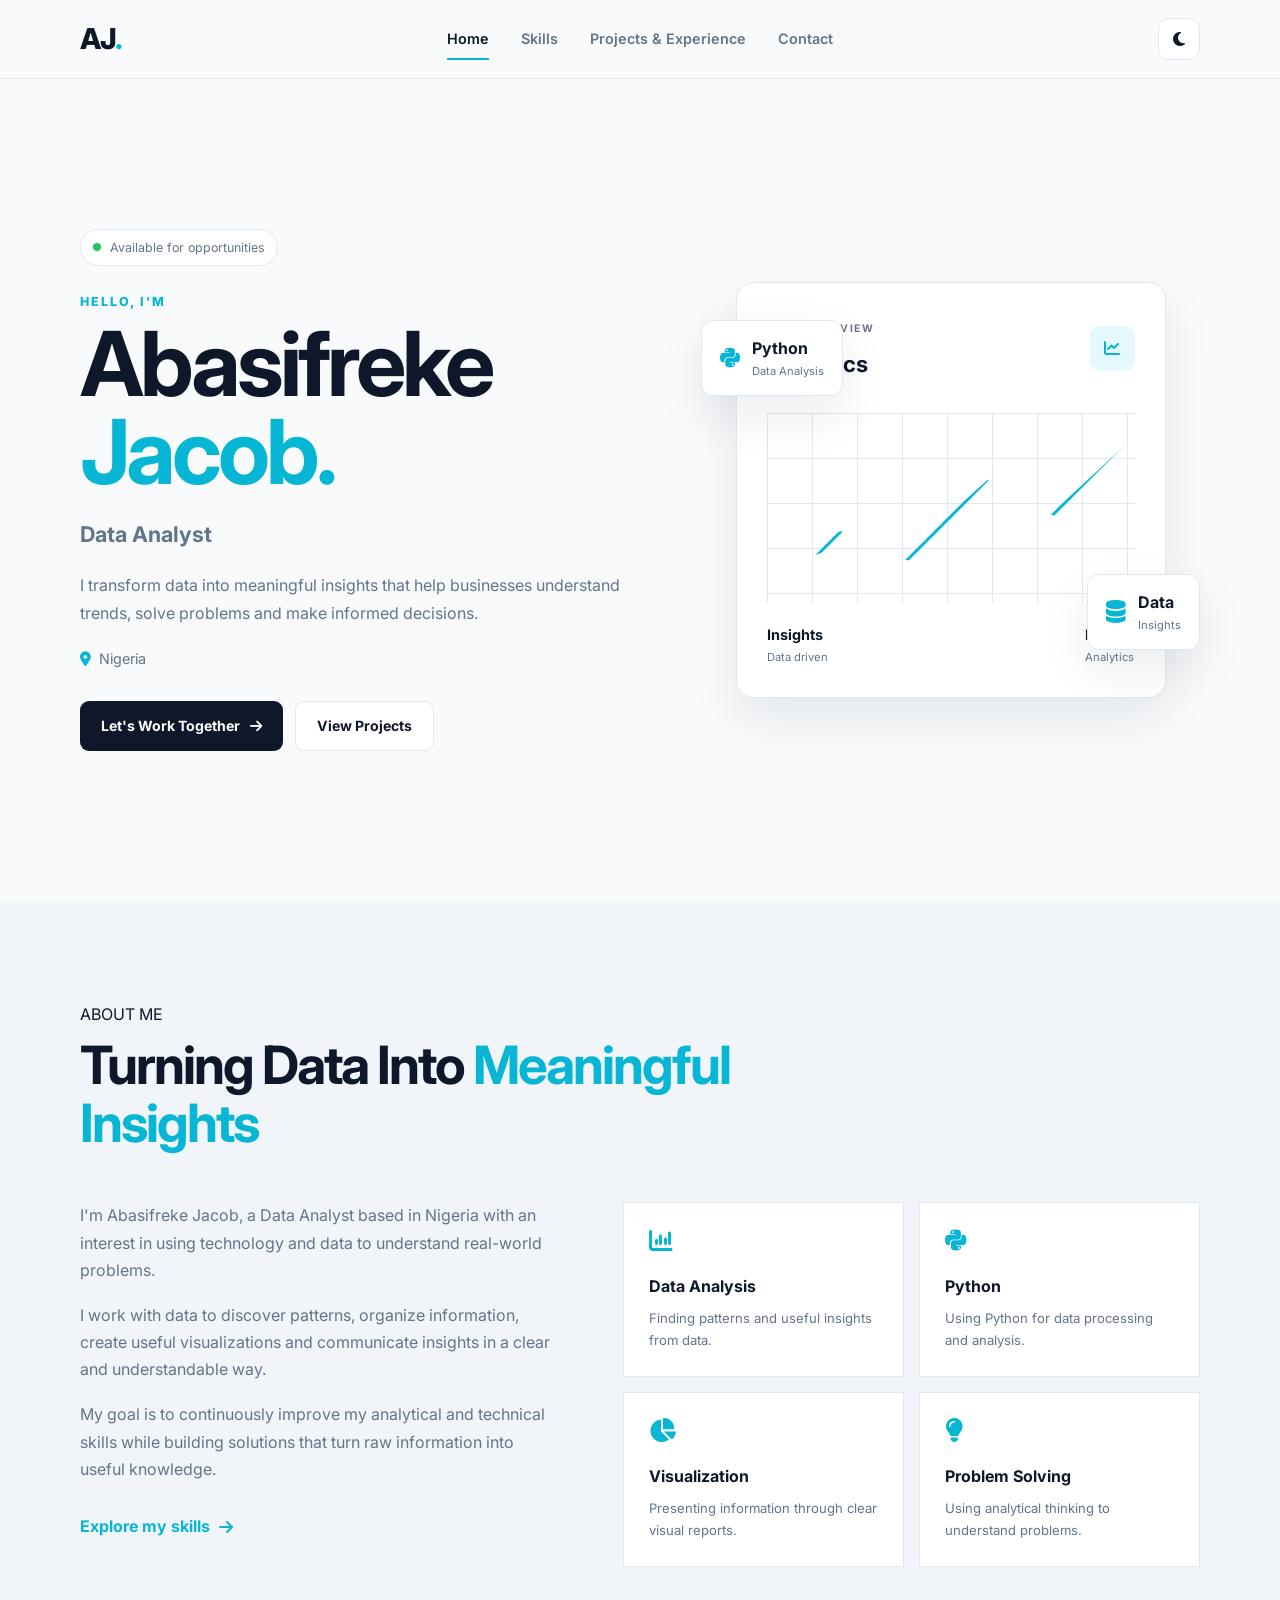
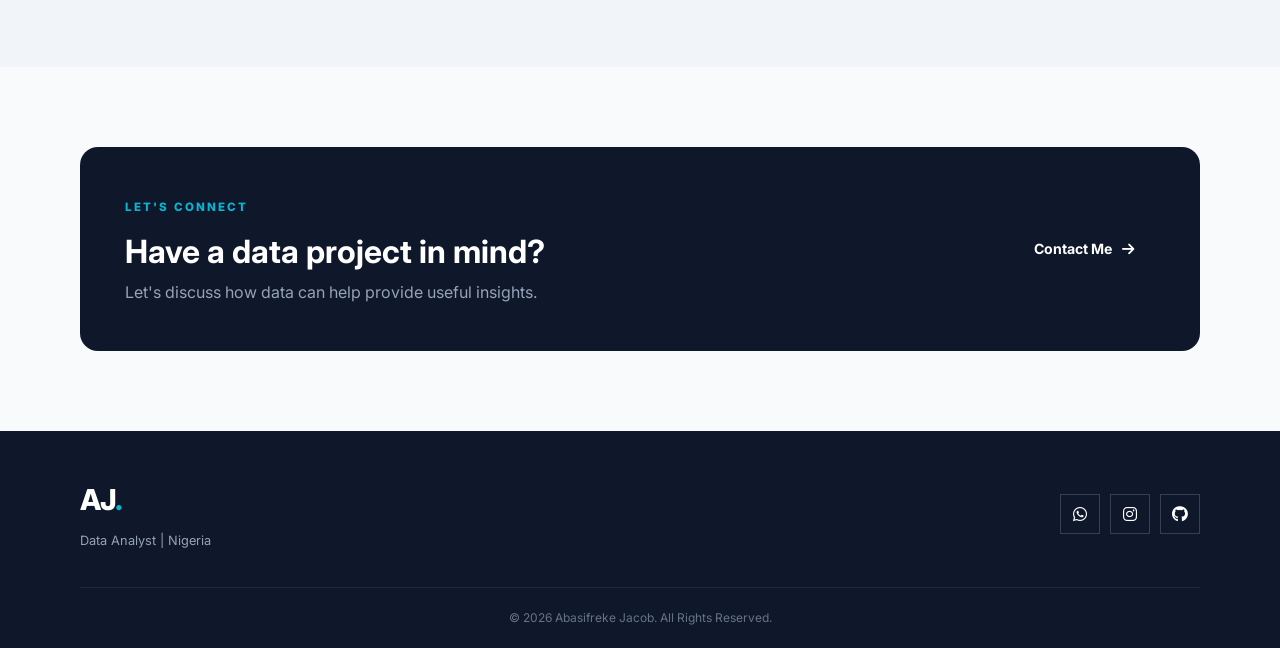
==== index.html @ b261b7fe "initial commit" ====
<!DOCTYPE html>
<html lang="en">
<head>
    <meta charset="UTF-8">
    <meta name="viewport" content="width=device-width, initial-scale=1.0">
    <meta name="description" content="Abasifreke Jacob - Data Analyst Portfolio">
    <title>Abasifreke Jacob | Data Analyst</title>

    <link rel="stylesheet" href="style.css">

    <link rel="preconnect" href="https://fonts.googleapis.com">
    <link rel="preconnect" href="https://fonts.gstatic.com" crossorigin>
    <link href="https://fonts.googleapis.com/css2?family=Inter:wght@400;500;600;700;800&display=swap" rel="stylesheet">

    <link rel="stylesheet" href="https://cdnjs.cloudflare.com/ajax/libs/font-awesome/6.5.2/css/all.min.css">
</head>

<body>

<header class="header">
    <div class="container nav-container">

        <a href="index.html" class="logo">
            AJ<span>.</span>
        </a>

        <nav class="nav" id="mainNav">
            <a href="index.html" class="nav-link active">Home</a>
            <a href="skills.html" class="nav-link">Skills</a>
            <a href="projects.html" class="nav-link">Projects & Experience</a>
            <a href="contact.html" class="nav-link">Contact</a>
        </nav>

        <div class="nav-actions">
            <button class="theme-toggle" id="themeToggle" aria-label="Toggle dark theme">
                <i class="fas fa-moon"></i>
            </button>

            <button class="menu-toggle" id="menuToggle" aria-label="Open navigation">
                <i class="fas fa-bars"></i>
            </button>
        </div>

    </div>
</header>


<main>

<section class="hero">
    <div class="container hero-grid">

        <div class="hero-content reveal">

            <div class="status">
                <span></span>
                Available for opportunities
            </div>

            <p class="eyebrow">HELLO, I'M</p>

            <h1>
                Abasifreke
                <span>Jacob.</span>
            </h1>

            <h2>Data Analyst</h2>

            <p class="hero-text">
                I transform data into meaningful insights that help businesses
                understand trends, solve problems and make informed decisions.
            </p>

            <div class="location">
                <i class="fas fa-location-dot"></i>
                Nigeria
            </div>

            <div class="hero-buttons">
                <a href="contact.html" class="btn btn-primary">
                    Let's Work Together
                    <i class="fas fa-arrow-right"></i>
                </a>

                <a href="projects.html" class="btn btn-outline">
                    View Projects
                </a>
            </div>

        </div>


        <div class="hero-visual reveal">

            <div class="data-card main-data-card">

                <div class="card-top">
                    <div>
                        <span>DATA OVERVIEW</span>
                        <h3>Analytics</h3>
                    </div>

                    <div class="chart-icon">
                        <i class="fas fa-chart-line"></i>
                    </div>
                </div>

                <div class="chart">
                    <div class="chart-line"></div>

                    <div class="chart-point point-one"></div>
                    <div class="chart-point point-two"></div>
                    <div class="chart-point point-three"></div>
                    <div class="chart-point point-four"></div>
                    <div class="chart-point point-five"></div>
                </div>

                <div class="chart-info">
                    <div>
                        <strong>Insights</strong>
                        <small>Data driven</small>
                    </div>

                    <div>
                        <strong>Python</strong>
                        <small>Analytics</small>
                    </div>
                </div>

            </div>

            <div class="floating-card card-python">
                <i class="fab fa-python"></i>
                <div>
                    <strong>Python</strong>
                    <small>Data Analysis</small>
                </div>
            </div>

            <div class="floating-card card-data">
                <i class="fas fa-database"></i>
                <div>
                    <strong>Data</strong>
                    <small>Insights</small>
                </div>
            </div>

        </div>

    </div>
</section>


<section class="about section">

    <div class="container">

        <div class="section-heading reveal">
            <span>ABOUT ME</span>
            <h2>Turning Data Into <strong>Meaningful Insights</strong></h2>
        </div>

        <div class="about-grid">

            <div class="about-text reveal">

                <p>
                    I'm Abasifreke Jacob, a Data Analyst based in Nigeria with
                    an interest in using technology and data to understand
                    real-world problems.
                </p>

                <p>
                    I work with data to discover patterns, organize information,
                    create useful visualizations and communicate insights in a
                    clear and understandable way.
                </p>

                <p>
                    My goal is to continuously improve my analytical and
                    technical skills while building solutions that turn
                    raw information into useful knowledge.
                </p>

                <a href="skills.html" class="text-link">
                    Explore my skills
                    <i class="fas fa-arrow-right"></i>
                </a>

            </div>


            <div class="about-cards reveal">

                <div class="info-card">
                    <i class="fas fa-chart-column"></i>
                    <h3>Data Analysis</h3>
                    <p>Finding patterns and useful insights from data.</p>
                </div>

                <div class="info-card">
                    <i class="fab fa-python"></i>
                    <h3>Python</h3>
                    <p>Using Python for data processing and analysis.</p>
                </div>

                <div class="info-card">
                    <i class="fas fa-chart-pie"></i>
                    <h3>Visualization</h3>
                    <p>Presenting information through clear visual reports.</p>
                </div>

                <div class="info-card">
                    <i class="fas fa-lightbulb"></i>
                    <h3>Problem Solving</h3>
                    <p>Using analytical thinking to understand problems.</p>
                </div>

            </div>

        </div>

    </div>

</section>


<section class="cta-section">

    <div class="container cta-box reveal">

        <div>
            <span>LET'S CONNECT</span>
            <h2>Have a data project in mind?</h2>
            <p>Let's discuss how data can help provide useful insights.</p>
        </div>

        <a href="contact.html" class="btn btn-primary">
            Contact Me
            <i class="fas fa-arrow-right"></i>
        </a>

    </div>

</section>

</main>


<footer class="footer">

    <div class="container footer-content">

        <div>
            <a href="index.html" class="logo">
                AJ<span>.</span>
            </a>

            <p>Data Analyst | Nigeria</p>
        </div>

        <div class="social-links">

            <a href="https://wa.me/2349133039203" target="_blank" aria-label="WhatsApp">
                <i class="fab fa-whatsapp"></i>
            </a>

            <a href="https://www.instagram.com/jacob_abas11?stkn=dmU2djl2bGgwN2F1" target="_blank" aria-label="Instagram">
                <i class="fab fa-instagram"></i>
            </a>

            <a href="https://github.com/jacobabasifreke2-ship-it" target="_blank" aria-label="GitHub">
                <i class="fab fa-github"></i>
            </a>

        </div>

    </div>

    <div class="copyright">
        © <span id="year"></span> Abasifreke Jacob. All Rights Reserved.
    </div>

</footer>


<script src="script.js"></script>

</body>
</html>
---- style.css ----
:root {
    --navy: #0f172a;
    --navy-light: #172554;
    --blue: #2563eb;
    --cyan: #06b6d4;
    --white: #ffffff;
    --background: #f8fafc;
    --surface: #ffffff;
    --surface-two: #f1f5f9;
    --text: #0f172a;
    --muted: #64748b;
    --border: #e2e8f0;
    --shadow: 0 20px 50px rgba(15, 23, 42, 0.08);
    --transition: 0.3s ease;
}

[data-theme="dark"] {
    --background: #020617;
    --surface: #0f172a;
    --surface-two: #111827;
    --text: #f8fafc;
    --muted: #94a3b8;
    --border: #1e293b;
    --shadow: 0 20px 50px rgba(0, 0, 0, 0.3);
}

* {
    margin: 0;
    padding: 0;
    box-sizing: border-box;
}

html {
    scroll-behavior: smooth;
}

body {
    font-family: "Inter", sans-serif;
    background: var(--background);
    color: var(--text);
    line-height: 1.7;
    transition: background 0.3s ease, color 0.3s ease;
}

a {
    text-decoration: none;
    color: inherit;
}

button,
input,
textarea,
select {
    font: inherit;
}

button {
    cursor: pointer;
}

.container {
    width: min(1120px, calc(100% - 40px));
    margin: auto;
}

.header {
    position: sticky;
    top: 0;
    z-index: 1000;
    background: color-mix(in srgb, var(--background) 92%, transparent);
    backdrop-filter: blur(14px);
    border-bottom: 1px solid var(--border);
}

.nav-container {
    min-height: 78px;
    display: flex;
    align-items: center;
    justify-content: space-between;
}

.logo {
    font-size: 1.8rem;
    font-weight: 800;
    letter-spacing: -1px;
}

.logo span {
    color: var(--cyan);
}

.nav {
    display: flex;
    align-items: center;
    gap: 32px;
}

.nav-link {
    position: relative;
    color: var(--muted);
    font-size: 0.9rem;
    font-weight: 600;
    transition: var(--transition);
}

.nav-link:hover,
.nav-link.active {
    color: var(--text);
}

.nav-link.active::after {
    content: "";
    position: absolute;
    left: 0;
    bottom: -9px;
    width: 100%;
    height: 2px;
    background: var(--cyan);
}

.nav-actions {
    display: flex;
    align-items: center;
    gap: 10px;
}

.theme-toggle,
.menu-toggle {
    width: 42px;
    height: 42px;
    border: 1px solid var(--border);
    background: var(--surface);
    color: var(--text);
    display: grid;
    place-items: center;
    border-radius: 10px;
    transition: var(--transition);
}

.theme-toggle:hover,
.menu-toggle:hover {
    color: var(--cyan);
    transform: translateY(-2px);
}

.menu-toggle {
    display: none;
}

.hero {
    min-height: calc(100vh - 78px);
    display: flex;
    align-items: center;
    padding: 80px 0;
    overflow: hidden;
}

.hero-grid {
    display: grid;
    grid-template-columns: 1.05fr 0.95fr;
    align-items: center;
    gap: 70px;
}

.status {
    display: inline-flex;
    align-items: center;
    gap: 9px;
    padding: 7px 12px;
    border: 1px solid var(--border);
    background: var(--surface);
    border-radius: 50px;
    color: var(--muted);
    font-size: 0.78rem;
    margin-bottom: 25px;
}

.status span {
    width: 8px;
    height: 8px;
    border-radius: 50%;
    background: #22c55e;
    animation: pulse 2s infinite;
}

.eyebrow {
    color: var(--cyan);
    font-size: 0.78rem;
    font-weight: 800;
    letter-spacing: 2px;
}

.hero h1 {
    margin-top: 8px;
    font-size: clamp(3rem, 7vw, 5.6rem);
    line-height: 0.98;
    letter-spacing: -4px;
}

.hero h1 span,
.page-hero h1 span {
    color: var(--cyan);
}

.hero h2 {
    margin-top: 20px;
    color: var(--muted);
    font-size: 1.35rem;
}

.hero-text {
    max-width: 580px;
    margin-top: 20px;
    color: var(--muted);
}

.location {
    display: flex;
    align-items: center;
    gap: 8px;
    margin-top: 20px;
    color: var(--muted);
    font-size: 0.9rem;
}

.location i {
    color: var(--cyan);
}

.hero-buttons {
    display: flex;
    flex-wrap: wrap;
    gap: 12px;
    margin-top: 30px;
}

.btn {
    min-height: 50px;
    padding: 0 21px;
    display: inline-flex;
    align-items: center;
    justify-content: center;
    gap: 10px;
    border-radius: 9px;
    font-size: 0.88rem;
    font-weight: 700;
    transition: var(--transition);
}

.btn-primary {
    color: #fff;
    background: var(--navy);
}

[data-theme="dark"] .btn-primary {
    background: var(--cyan);
    color: #001018;
}

.btn-primary:hover {
    transform: translateY(-3px);
    box-shadow: var(--shadow);
}

.btn-outline {
    border: 1px solid var(--border);
    background: var(--surface);
}

.btn-outline:hover {
    border-color: var(--cyan);
    color: var(--cyan);
}

.hero-visual {
    min-height: 470px;
    position: relative;
    display: grid;
    place-items: center;
}

.hero-visual::before {
    content: "";
    position: absolute;
    width: 330px;
    height: 330px;
    border-radius: 50%;
    background: rgba(6, 182, 212, 0.08);
    filter: blur(10px);
}

.data-card {
    position: relative;
    z-index: 2;
    width: min(430px, 100%);
    padding: 30px;
    background: var(--surface);
    border: 1px solid var(--border);
    border-radius: 18px;
    box-shadow: var(--shadow);
}

.card-top {
    display: flex;
    justify-content: space-between;
    align-items: center;
}

.card-top span {
    color: var(--muted);
    font-size: 0.65rem;
    letter-spacing: 1.5px;
    font-weight: 700;
}

.card-top h3 {
    margin-top: 5px;
    font-size: 1.4rem;
}

.chart-icon {
    width: 45px;
    height: 45px;
    display: grid;
    place-items: center;
    border-radius: 10px;
    color: var(--cyan);
    background: rgba(6, 182, 212, 0.1);
}

.chart {
    height: 190px;
    margin-top: 30px;
    position: relative;
    overflow: hidden;
    background-image: linear-gradient(var(--border) 1px, transparent 1px),
    linear-gradient(90deg, var(--border) 1px, transparent 1px);
    background-size: 45px 45px;
}

.chart-line {
    position: absolute;
    width: 100%;
    height: 100%;
    background: linear-gradient(135deg, transparent 0 15%, var(--cyan) 15.2% 15.7%, transparent 16% 34%, var(--cyan) 34.2% 34.7%, transparent 35% 51%, var(--cyan) 51.2% 51.7%, transparent 52% 69%, var(--cyan) 69.2% 69.7%, transparent 70%);
    clip-path: polygon(0 75%, 20% 62%, 40% 70%, 60% 35%, 80% 48%, 100% 12%, 100% 18%, 80% 55%, 60% 42%, 40% 78%, 20% 70%, 0 83%);
}

.chart-info {
    display: flex;
    justify-content: space-between;
    margin-top: 20px;
}

.chart-info strong,
.chart-info small {
    display: block;
}

.chart-info strong {
    font-size: 0.9rem;
}

.chart-info small {
    color: var(--muted);
    font-size: 0.7rem;
}

.floating-card {
    position: absolute;
    z-index: 3;
    display: flex;
    align-items: center;
    gap: 12px;
    padding: 14px 18px;
    background: var(--surface);
    border: 1px solid var(--border);
    border-radius: 12px;
    box-shadow: var(--shadow);
    animation: float 4s ease-in-out infinite;
}

.floating-card i {
    color: var(--cyan);
    font-size: 1.4rem;
}

.floating-card strong,
.floating-card small {
    display: block;
}

.floating-card small {
    color: var(--muted);
    font-size: 0.7rem;
}

.card-python {
    top: 65px;
    left: 0;
}

.card-data {
    right: 0;
    bottom: 75px;
    animation-delay: 1s;
}

.section {
    padding: 100px 0;
}

.about {
    background: var(--surface-two);
}

.section-heading {
    max-width: 650px;
    margin-bottom: 50px;
}

.section-heading h2 {
    margin-top: 8px;
    font-size: clamp(2rem, 5vw, 3.3rem);
    line-height: 1.1;
    letter-spacing: -2px;
}

.section-heading strong {
    color: var(--cyan);
}

.about-grid {
    display: grid;
    grid-template-columns: 0.9fr 1.1fr;
    gap: 70px;
}

.about-text p {
    color: var(--muted);
    margin-bottom: 18px;
}

.text-link {
    display: inline-flex;
    align-items: center;
    gap: 9px;
    margin-top: 12px;
    color: var(--cyan);
    font-weight: 700;
}

.about-cards {
    display: grid;
    grid-template-columns: repeat(2, 1fr);
    gap: 15px;
}

.info-card {
    padding: 25px;
    background: var(--surface);
    border: 1px solid var(--border);
    transition: var(--transition);
}

.info-card:hover {
    transform: translateY(-5px);
    border-color: rgba(6, 182, 212, 0.5);
}

.info-card i {
    color: var(--cyan);
    font-size: 1.5rem;
}

.info-card h3 {
    margin-top: 15px;
    font-size: 1rem;
}

.info-card p {
    margin-top: 7px;
    color: var(--muted);
    font-size: 0.82rem;
}

.cta-section {
    padding: 80px 0;
}

.cta-box {
    padding: 45px;
    display: flex;
    align-items: center;
    justify-content: space-between;
    gap: 30px;
    background: var(--navy);
    color: white;
    border-radius: 18px;
}

.cta-box span {
    color: var(--cyan);
    font-size: 0.72rem;
    font-weight: 800;
    letter-spacing: 2px;
}

.cta-box h2 {
    margin-top: 5px;
    font-size: 2rem;
}

.cta-box p {
    color: #94a3b8;
}

.page-hero {
    padding: 100px 0 70px;
    text-align: center;
    background: var(--surface-two);
}

.page-hero h1 {
    margin-top: 10px;
    font-size: clamp(2.7rem, 7vw, 4.8rem);
    line-height: 1;
    letter-spacing: -3px;
}

.page-hero p {
    max-width: 620px;
    margin: 20px auto 0;
    color: var(--muted);
}

.skills-grid {
    display: grid;
    grid-template-columns: repeat(3, 1fr);
    gap: 18px;
}

.skill-card {
    padding: 30px;
    background: var(--surface);
    border: 1px solid var(--border);
    transition: var(--transition);
}

.skill-card:hover {
    transform: translateY(-7px);
    border-color: rgba(6, 182, 212, 0.5);
}

.skill-icon {
    width: 50px;
    height: 50px;
    display: grid;
    place-items: center;
    background: rgba(6, 182, 212, 0.1);
    color: var(--cyan);
    font-size: 1.4rem;
}

.skill-card h3 {
    margin-top: 20px;
}

.skill-card p {
    margin: 8px 0 20px;
    color: var(--muted);
    font-size: 0.83rem;
}

.skill-bar {
    height: 5px;
    background: var(--border);
    overflow: hidden;
}

.skill-bar span {
    height: 100%;
    display: block;
    background: var(--cyan);
}

.skill-card small {
    display: block;
    margin-top: 8px;
    color: var(--muted);
}

.tools-section {
    margin-top: 100px;
}

.process-grid {
    display: grid;
    grid-template-columns: repeat(4, 1fr);
    gap: 15px;
}

.process-card {
    padding: 25px;
    position: relative;
    background: var(--surface);
    border: 1px solid var(--border);
}

.process-card > span {
    color: var(--cyan);
    font-weight: 800;
    font-size: 0.75rem;
}

.process-card i {
    display: block;
    margin: 25px 0 15px;
    color: var(--cyan);
    font-size: 1.5rem;
}

.process-card h3 {
    font-size: 1rem;
}

.process-card p {
    color: var(--muted);
    font-size: 0.8rem;
    margin-top: 6px;
}

.coming-section {
    min-height: 600px;
}

.coming-card {
    max-width: 850px;
    margin: auto;
    padding: 60px 40px;
    text-align: center;
    background: var(--surface);
    border: 1px solid var(--border);
    box-shadow: var(--shadow);
}

.coming-icon {
    width: 75px;
    height: 75px;
    margin: auto;
    display: grid;
    place-items: center;
    border-radius: 50%;
    color: var(--cyan);
    background: rgba(6, 182, 212, 0.1);
    font-size: 1.8rem;
}

.coming-card > span {
    display: block;
    margin-top: 25px;
    color: var(--cyan);
    font-size: 0.75rem;
    font-weight: 800;
    letter-spacing: 2px;
}

.coming-card h2 {
    margin-top: 8px;
    font-size: 2.2rem;
}

.coming-card > p {
    max-width: 550px;
    margin: 12px auto;
    color: var(--muted);
}

.coming-grid {
    display: grid;
    grid-template-columns: repeat(3, 1fr);
    gap: 15px;
    margin-top: 35px;
}

.coming-grid div {
    padding: 20px;
    background: var(--surface-two);
}

.coming-grid i {
    display: block;
    color: var(--cyan);
    font-size: 1.4rem;
    margin-bottom: 8px;
}

.coming-grid strong {
    font-size: 0.82rem;
}

.experience-placeholder {
    margin-top: 100px;
}

.timeline {
    border-left: 2px solid var(--border);
    padding-left: 30px;
}

.timeline-item {
    position: relative;
}

.timeline-dot {
    position: absolute;
    left: -38px;
    top: 5px;
    width: 14px;
    height: 14px;
    border-radius: 50%;
    background: var(--cyan);
}

.timeline-content {
    padding: 30px;
    background: var(--surface);
    border: 1px solid var(--border);
}

.timeline-content span {
    color: var(--cyan);
    font-size: 0.7rem;
    font-weight: 800;
}

.timeline-content h3 {
    margin-top: 8px;
}

.timeline-content p {
    color: var(--muted);
    margin-top: 5px;
}

.contact-grid {
    display: grid;
    grid-template-columns: 0.85fr 1.15fr;
    gap: 70px;
    align-items: start;
}

.contact-info h2 {
    margin-top: 8px;
    font-size: 2.7rem;
    line-height: 1.1;
}

.contact-info > p {
    margin-top: 15px;
    color: var(--muted);
}

.contact-list {
    display: grid;
    gap: 12px;
    margin-top: 35px;
}

.contact-item {
    display: flex;
    align-items: center;
    gap: 15px;
    padding: 15px;
    border: 1px solid var(--border);
    background: var(--surface);
    transition: var(--transition);
}

.contact-item:hover {
    transform: translateX(5px);
    border-color: var(--cyan);
}

.contact-icon {
    width: 45px;
    height: 45px;
    display: grid;
    place-items: center;
    background: var(--surface-two);
    color: var(--cyan);
}

.contact-item span,
.contact-item strong {
    display: block;
}

.contact-item span {
    color: var(--muted);
    font-size: 0.72rem;
}

.contact-item strong {
    font-size: 0.9rem;
}

.contact-form-wrapper {
    padding: 35px;
    background: var(--surface);
    border: 1px solid var(--border);
    box-shadow: var(--shadow);
}

.form-row {
    display: grid;
    grid-template-columns: 1fr 1fr;
    gap: 15px;
}

.form-group {
    margin-bottom: 20px;
}

.form-group label {
    display: block;
    margin-bottom: 8px;
    font-size: 0.8rem;
    font-weight: 700;
}

.form-group input,
.form-group textarea,
.form-group select {
    width: 100%;
    border: 1px solid var(--border);
    background: var(--surface-two);
    color: var(--text);
    padding: 13px 14px;
    outline: none;
    border-radius: 7px;
    transition: var(--transition);
}

.form-group textarea {
    resize: vertical;
}

.form-group input:focus,
.form-group textarea:focus,
.form-group select:focus {
    border-color: var(--cyan);
}

.submit-btn {
    border: none;
}

.form-status {
    margin-top: 15px;
    font-size: 0.85rem;
    color: var(--cyan);
}

.footer {
    padding: 45px 0 20px;
    background: var(--navy);
    color: white;
}

.footer-content {
    display: flex;
    align-items: center;
    justify-content: space-between;
}

.footer p {
    margin-top: 5px;
    color: #94a3b8;
    font-size: 0.8rem;
}

.social-links {
    display: flex;
    gap: 10px;
}

.social-links a {
    width: 40px;
    height: 40px;
    display: grid;
    place-items: center;
    border: 1px solid #334155;
    transition: var(--transition);
}

.social-links a:hover {
    color: var(--cyan);
    border-color: var(--cyan);
    transform: translateY(-3px);
}

.copyright {
    width: min(1120px, calc(100% - 40px));
    margin: 35px auto 0;
    padding-top: 20px;
    border-top: 1px solid #1e293b;
    color: #64748b;
    font-size: 0.75rem;
    text-align: center;
}

.reveal {
    opacity: 0;
    transform: translateY(25px);
    transition: opacity 0.8s ease, transform 0.8s ease;
}

.reveal.show {
    opacity: 1;
    transform: translateY(0);
}

@keyframes float {
    0%, 100% {
        transform: translateY(0);
    }

    50% {
        transform: translateY(-12px);
    }
}

@keyframes pulse {
    0% {
        box-shadow: 0 0 0 0 rgba(34, 197, 94, 0.5);
    }

    70% {
        box-shadow: 0 0 0 8px rgba(34, 197, 94, 0);
    }

    100% {
        box-shadow: 0 0 0 0 rgba(34, 197, 94, 0);
    }
}

@media (max-width: 768px) {

    .container {
        width: min(100% - 30px, 650px);
    }

    .header {
        position: sticky;
    }

    .nav {
        position: absolute;
        top: 78px;
        left: 0;
        width: 100%;
        padding: 20px;
        display: none;
        flex-direction: column;
        align-items: stretch;
        gap: 0;
        background: var(--surface);
        border-bottom: 1px solid var(--border);
    }

    .nav.open {
        display: flex;
    }

    .nav-link {
        padding: 15px;
    }

    .nav-link.active::after {
        display: none;
    }

    .menu-toggle {
        display: grid;
    }

    .hero {
        padding: 65px 0;
    }

    .hero-grid,
    .about-grid,
    .contact-grid {
        grid-template-columns: 1fr;
        gap: 45px;
    }

    .hero-visual {
        min-height: 400px;
    }

    .skills-grid {
        grid-template-columns: repeat(2, 1fr);
    }

    .process-grid {
        grid-template-columns: repeat(2, 1fr);
    }

    .cta-box {
        flex-direction: column;
        align-items: flex-start;
    }

    .page-hero {
        padding: 80px 0 60px;
    }

    .coming-card {
        padding: 45px 25px;
    }

    .contact-grid {
        gap: 40px;
    }

}

@media (max-width: 425px) {

    .container {
        width: min(100% - 24px, 390px);
    }

    .hero h1 {
        font-size: 3.2rem;
        letter-spacing: -2.5px;
    }

    .hero h2 {
        font-size: 1.1rem;
    }

    .hero-buttons {
        flex-direction: column;
    }

    .btn {
        width: 100%;
    }

    .hero-visual {
        min-height: 350px;
    }

    .data-card {
        padding: 20px;
    }

    .floating-card {
        padding: 10px 12px;
    }

    .card-python {
        left: -5px;
        top: 25px;
    }

    .card-data {
        right: -5px;
        bottom: 30px;
    }

    .about-cards,
    .skills-grid,
    .process-grid,
    .coming-grid,
    .form-row {
        grid-template-columns: 1fr;
    }

    .section {
        padding: 70px 0;
    }

    .section-heading h2 {
        font-size: 2rem;
    }

    .cta-box {
        padding: 30px 22px;
    }

    .cta-box h2 {
        font-size: 1.6rem;
    }

    .page-hero h1 {
        font-size: 3rem;
    }

    .contact-form-wrapper {
        padding: 22px 17px;
    }

    .footer-content {
        flex-direction: column;
        align-items: flex-start;
        gap: 25px;
    }

}

@media (max-width: 375px) {

    .container {
        width: calc(100% - 20px);
    }

    .hero h1 {
        font-size: 2.8rem;
    }

    .page-hero h1 {
        font-size: 2.6rem;
    }

    .hero-visual {
        min-height: 320px;
    }

    .chart {
        height: 145px;
    }

    .data-card {
        padding: 17px;
    }

    .floating-card {
        font-size: 0.75rem;
    }

    .contact-info h2 {
        font-size: 2rem;
    }

}
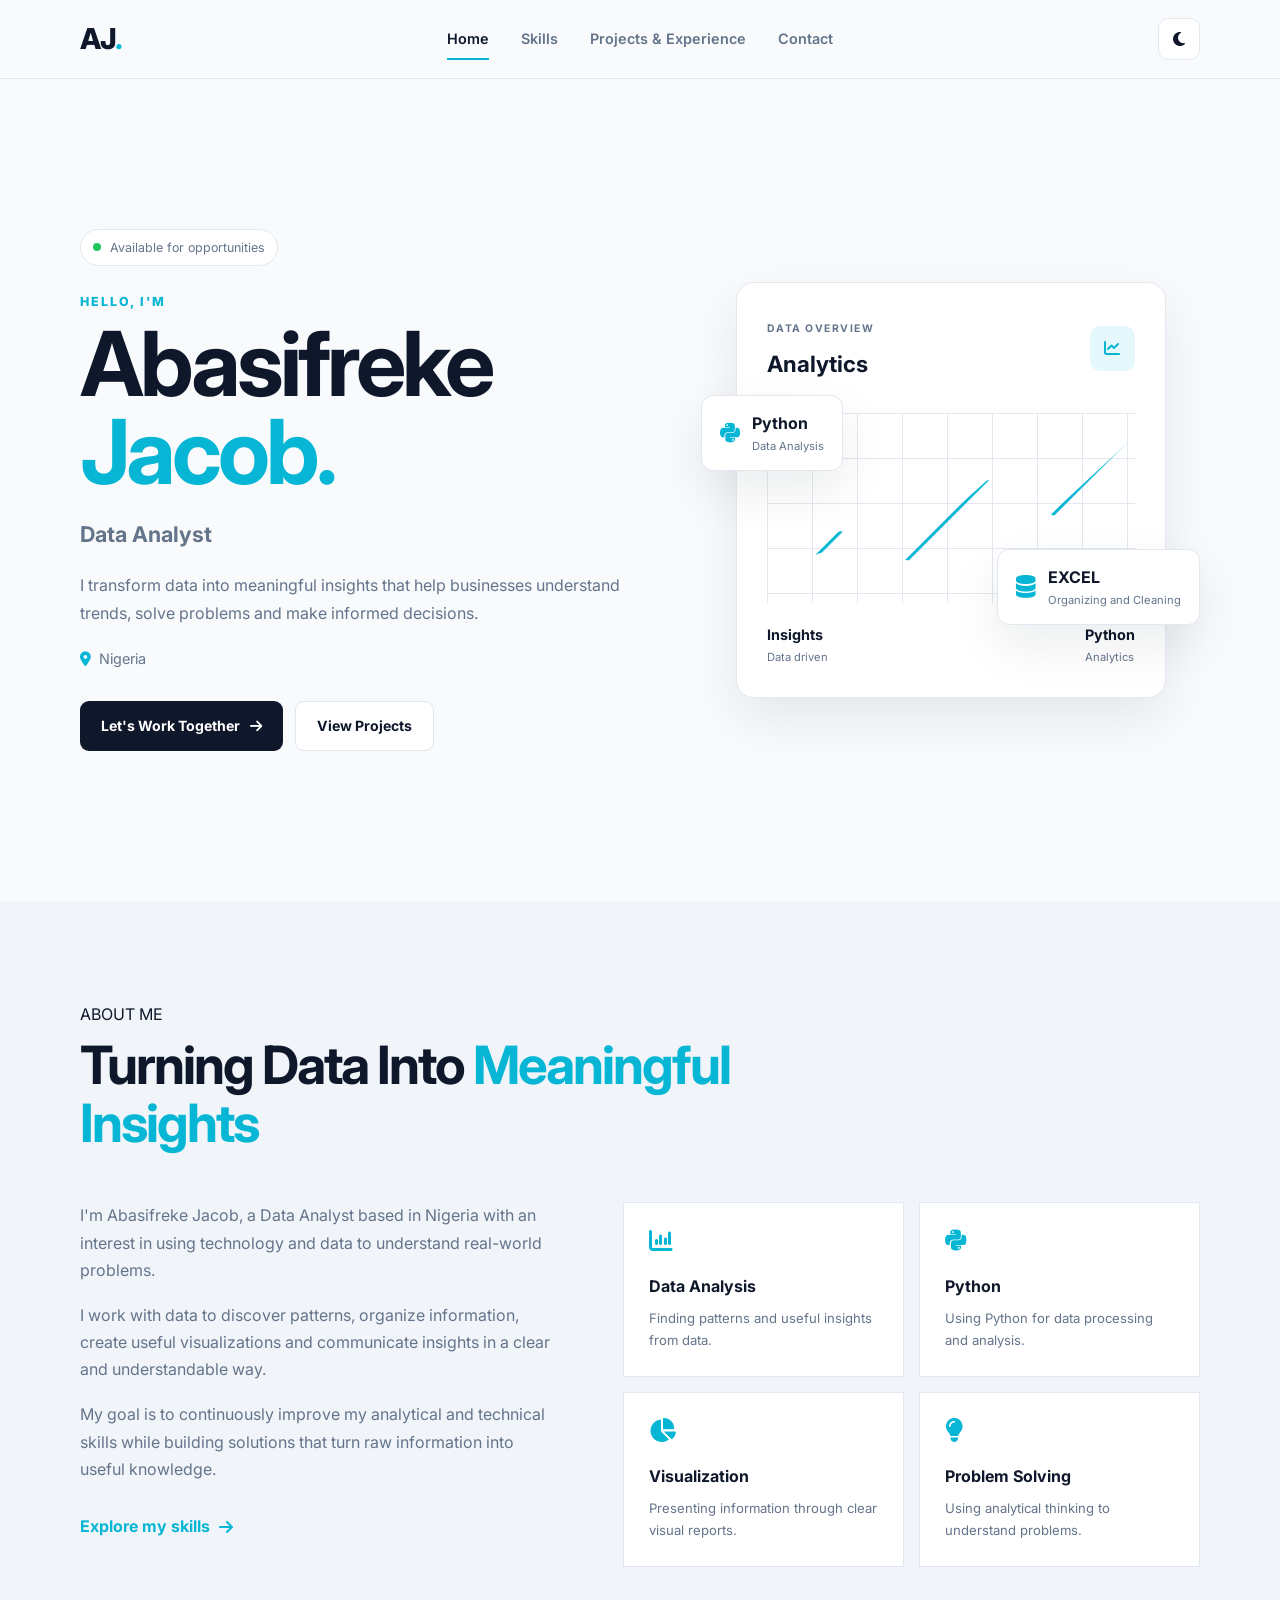
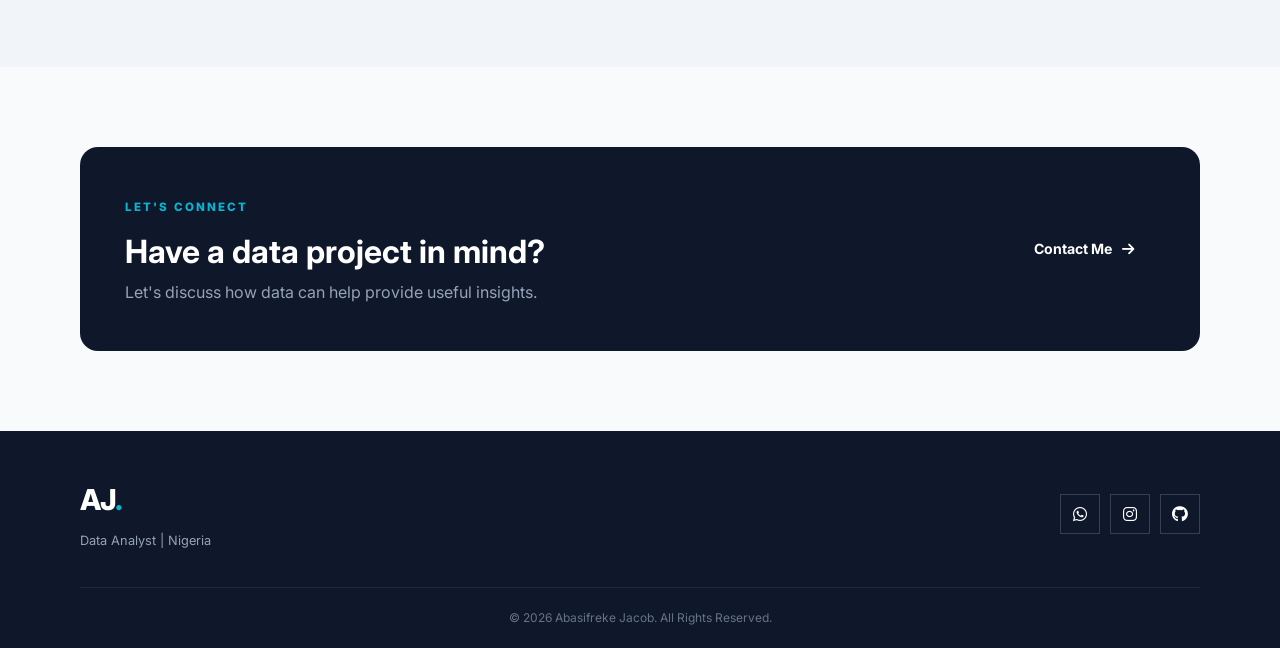
==== commit 1a470234: "redo" ====
--- a/index.html
+++ b/index.html
@@ -140,8 +140,8 @@
             <div class="floating-card card-data">
                 <i class="fas fa-database"></i>
                 <div>
-                    <strong>Data</strong>
-                    <small>Insights</small>
+                    <strong>EXCEL</strong>
+                    <small>Organizing and Cleaning</small>
                 </div>
             </div>
 
--- a/style.css
+++ b/style.css
@@ -396,13 +396,13 @@
 }
 
 .card-python {
-    top: 65px;
+    top: 140px;
     left: 0;
 }
 
 .card-data {
     right: 0;
-    bottom: 75px;
+    bottom: 100px;
     animation-delay: 1s;
 }
 
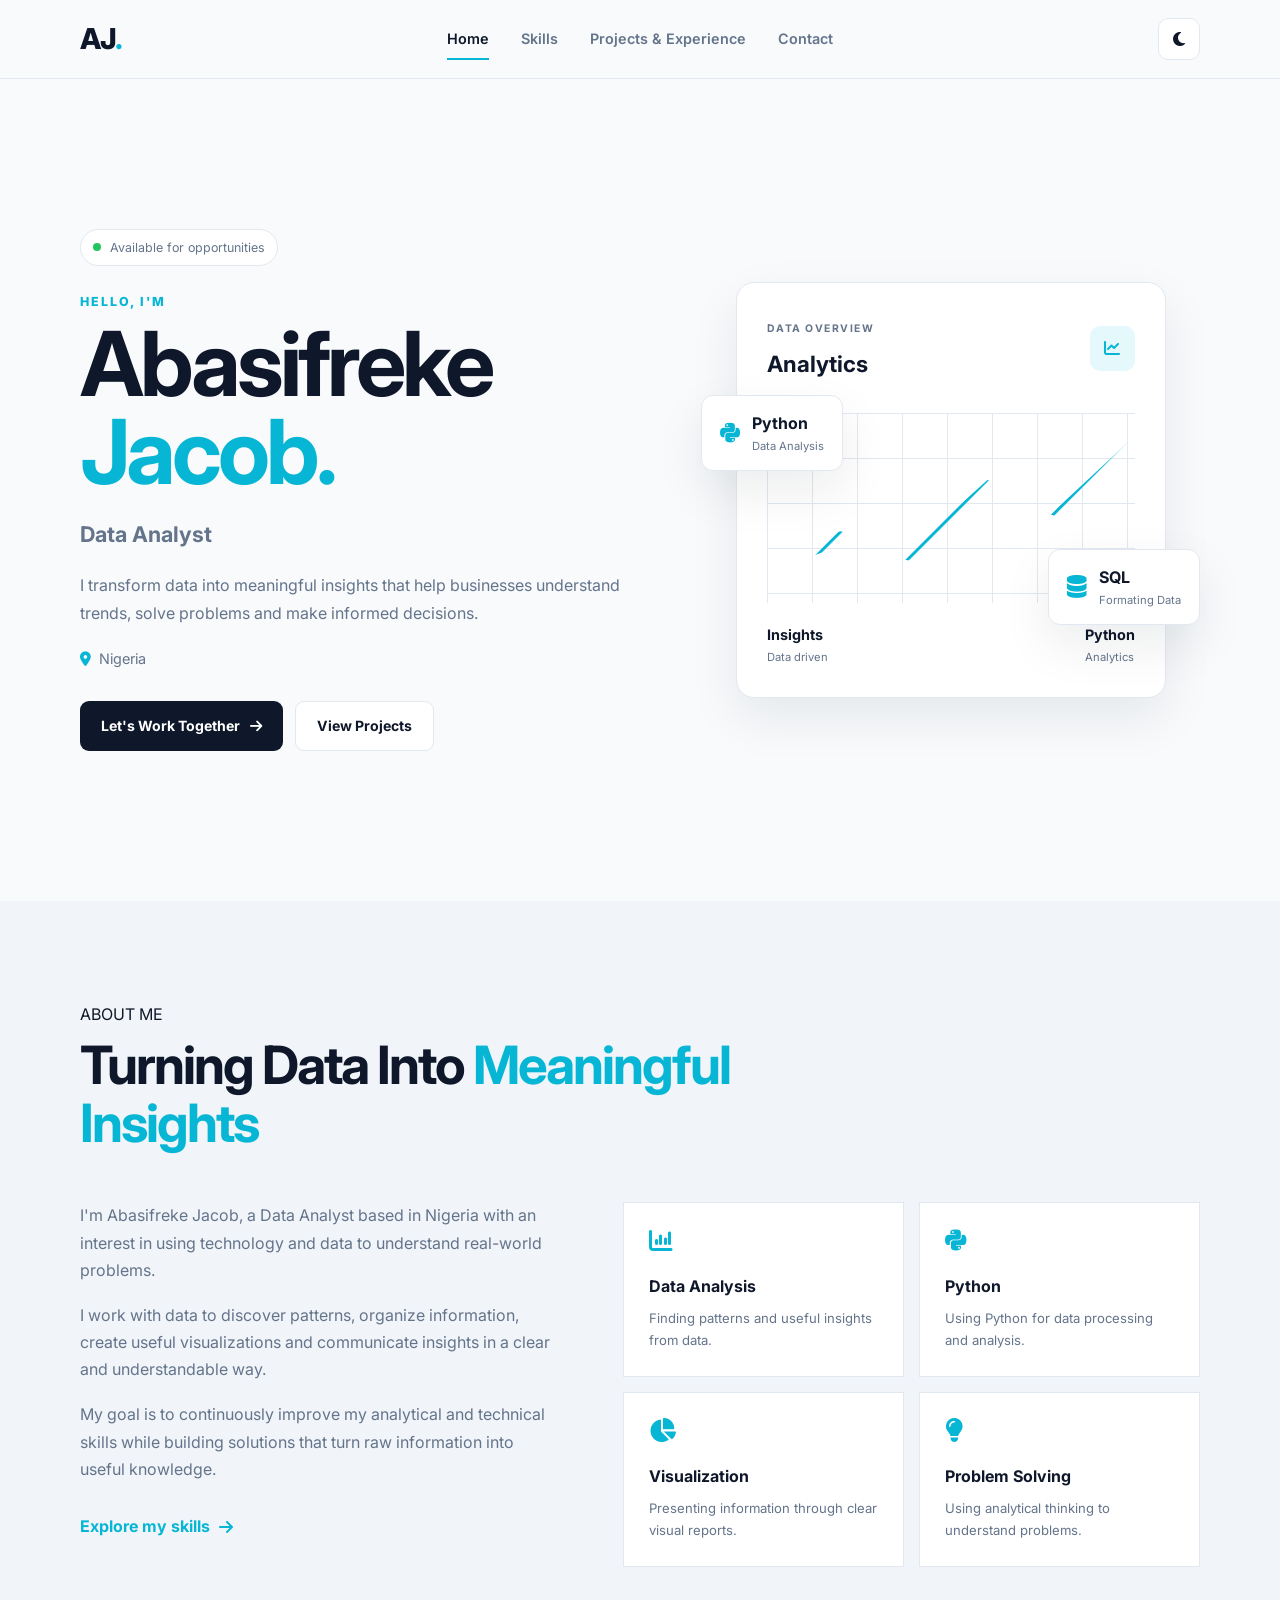
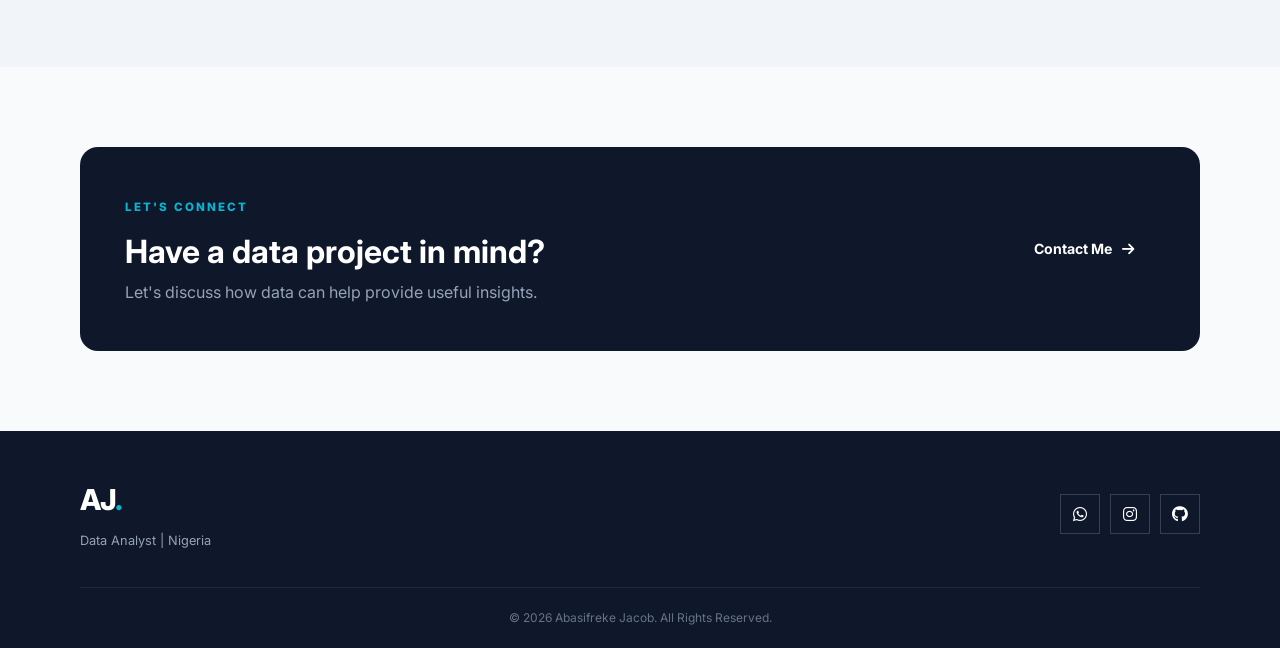
==== commit 66330403: "redo2" ====
--- a/index.html
+++ b/index.html
@@ -140,8 +140,8 @@
             <div class="floating-card card-data">
                 <i class="fas fa-database"></i>
                 <div>
-                    <strong>EXCEL</strong>
-                    <small>Organizing and Cleaning</small>
+                    <strong>SQL</strong>
+                    <small>Formating Data</small>
                 </div>
             </div>
 
